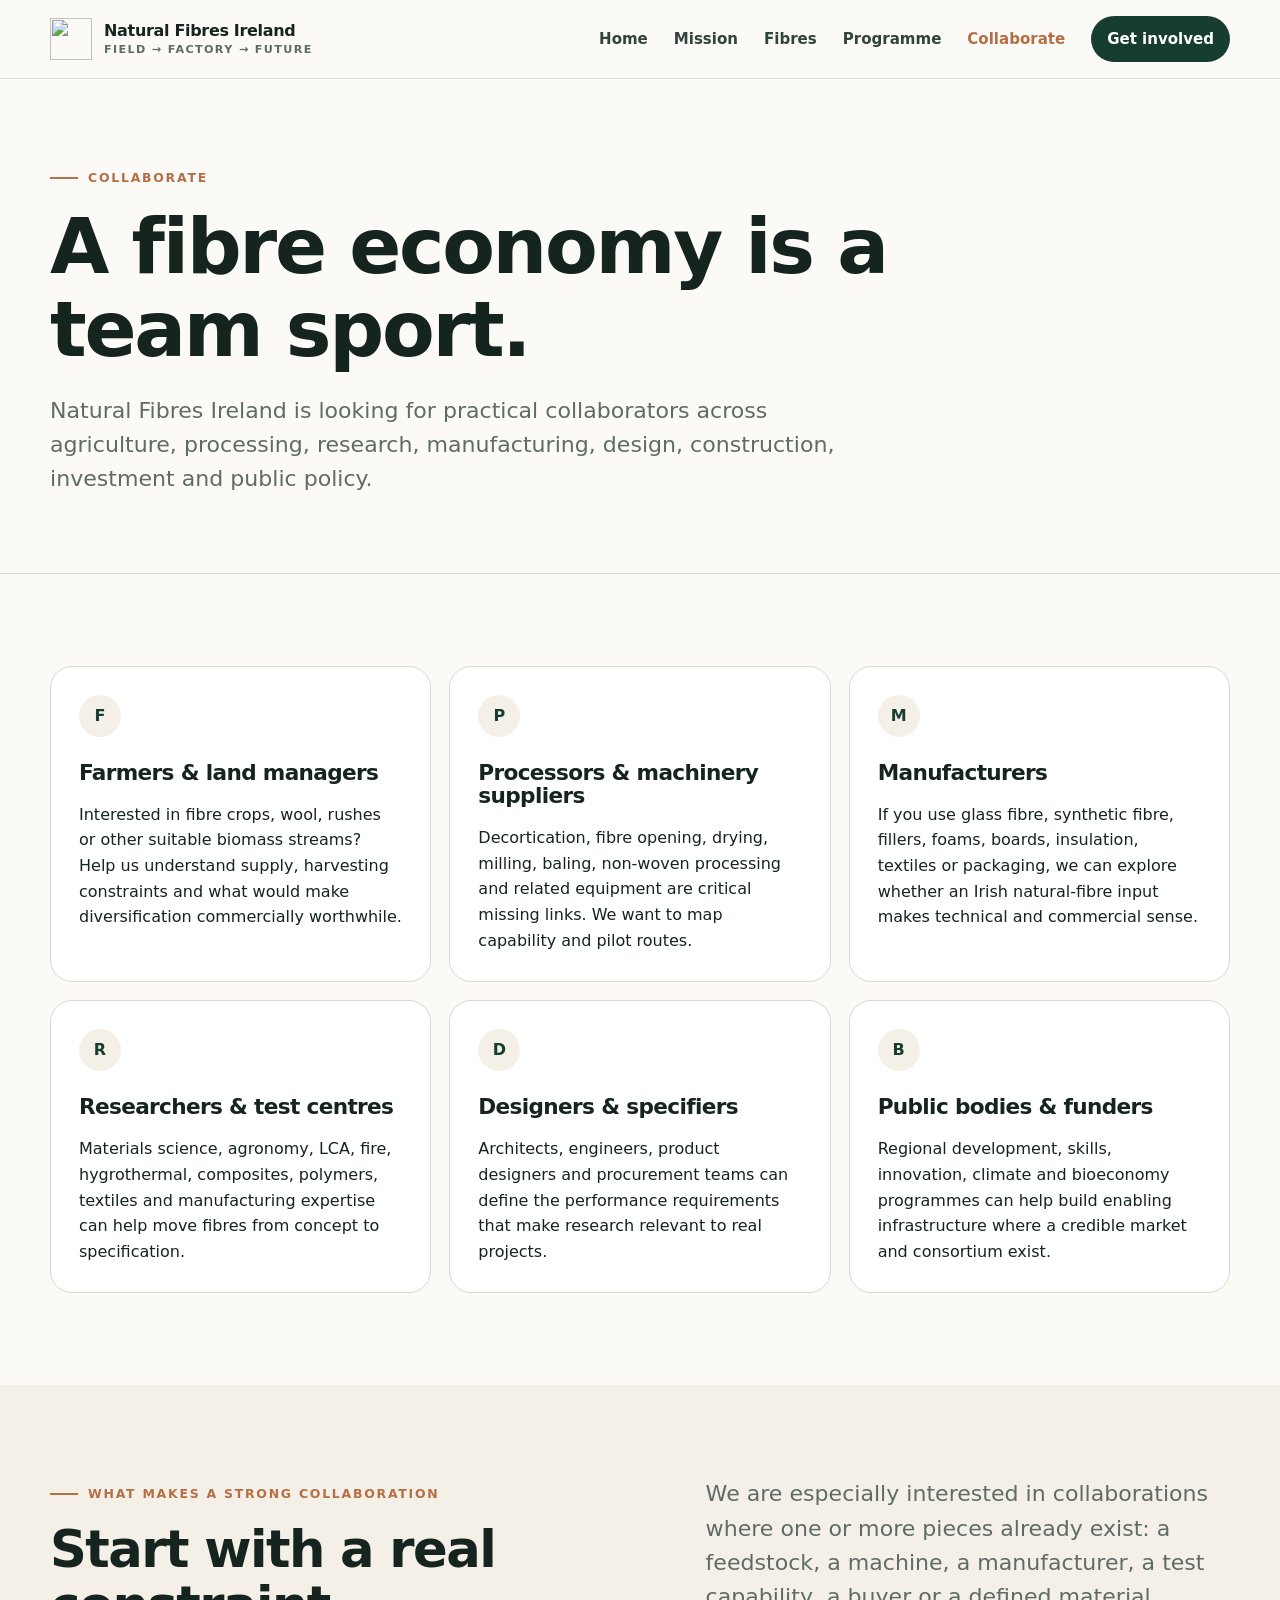
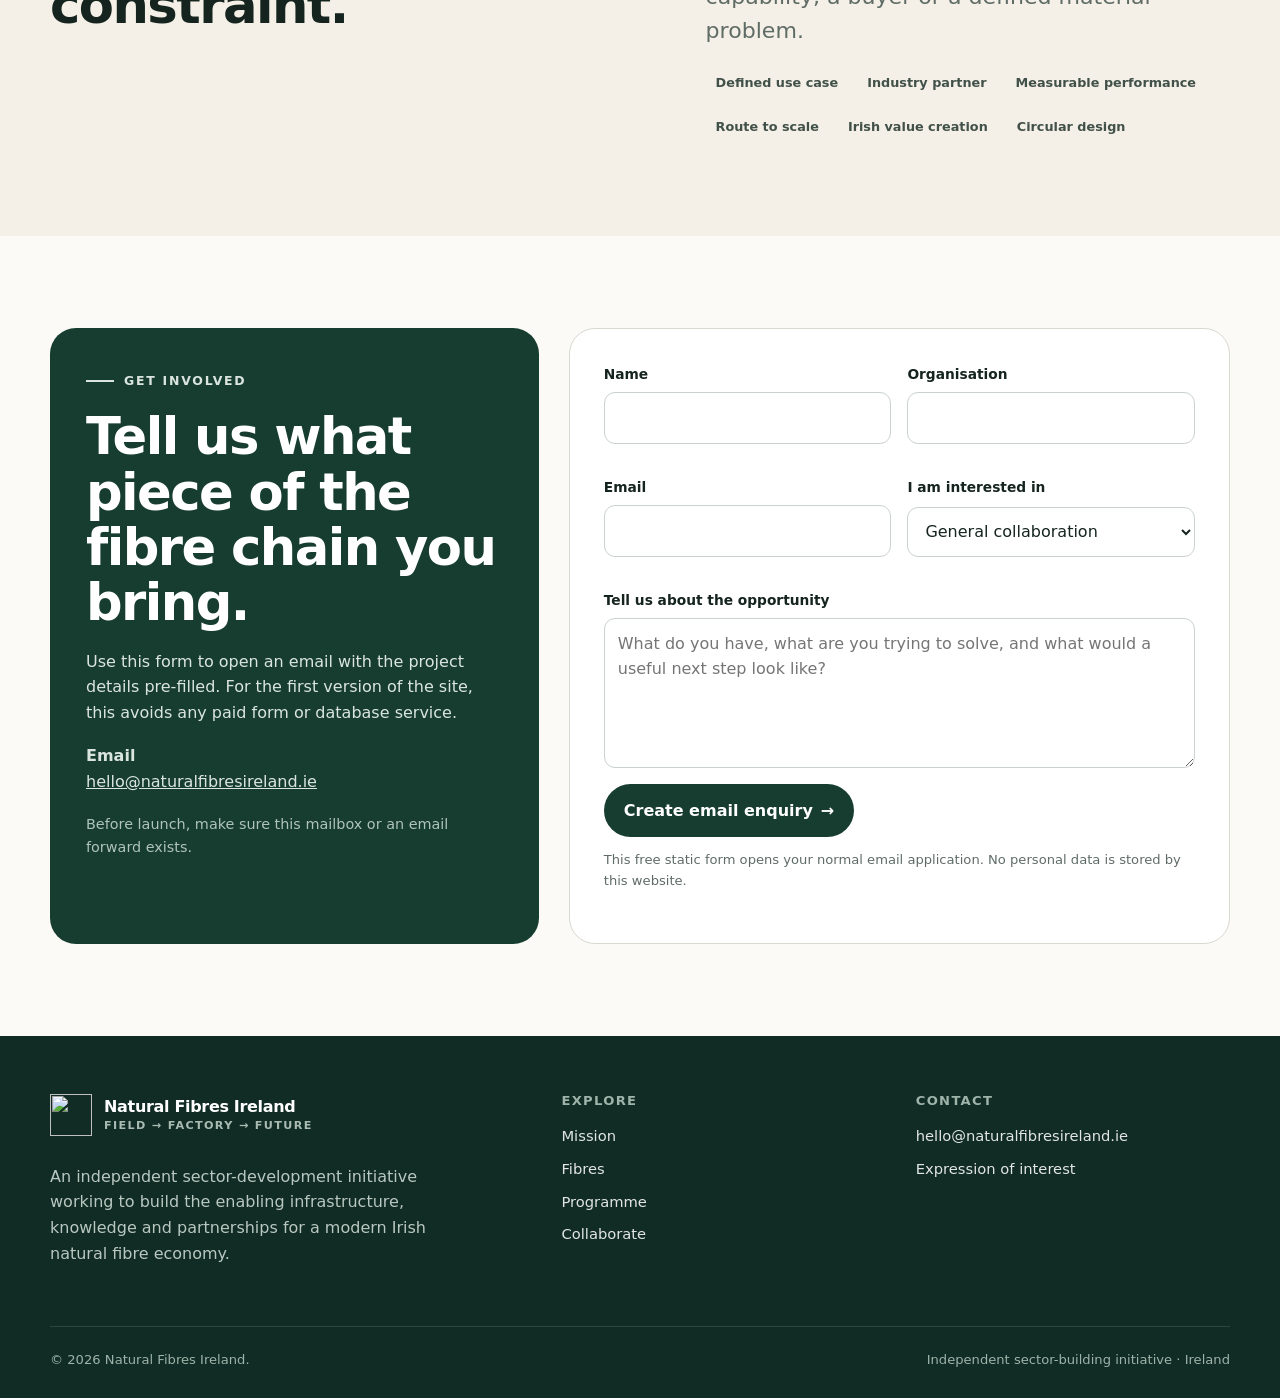
==== collaborate.html @ 5701a9cb "Add files via upload" ====
<!doctype html>
<html lang="en-IE">
<head><meta charset="utf-8"><meta name="viewport" content="width=device-width, initial-scale=1"><title>Collaborate | Natural Fibres Ireland</title><meta name="description" content="Collaborate with Natural Fibres Ireland as a farmer, processor, manufacturer, researcher, public body or buyer."><meta name="theme-color" content="#173d31"><link rel="icon" href="assets/favicon.svg" type="image/svg+xml"><link rel="stylesheet" href="styles.css"></head>
<body><a class="skip-link" href="#main">Skip to content</a>
<header class="site-header"><div class="container nav-wrap"><a class="brand" href="index.html"><img src="assets/logo-mark.svg" alt=""><span class="brand-text">Natural Fibres Ireland<span>Field → Factory → Future</span></span></a><button class="nav-toggle" aria-expanded="false" aria-label="Open navigation"><span></span><span></span><span></span></button><nav class="nav-links"><a href="index.html">Home</a><a href="mission.html">Mission</a><a href="fibres.html">Fibres</a><a href="programme.html">Programme</a><a href="collaborate.html" aria-current="page">Collaborate</a><a class="nav-cta" href="#contact">Get involved</a></nav></div></header>
<main id="main">
<section class="page-hero"><div class="container"><p class="eyebrow">Collaborate</p><h1>A fibre economy is a team sport.</h1><p class="lead">Natural Fibres Ireland is looking for practical collaborators across agriculture, processing, research, manufacturing, design, construction, investment and public policy.</p></div></section>
<section class="section"><div class="container"><div class="grid-3">
  <article class="card"><span class="card-number">F</span><h3>Farmers & land managers</h3><p>Interested in fibre crops, wool, rushes or other suitable biomass streams? Help us understand supply, harvesting constraints and what would make diversification commercially worthwhile.</p></article>
  <article class="card"><span class="card-number">P</span><h3>Processors & machinery suppliers</h3><p>Decortication, fibre opening, drying, milling, baling, non-woven processing and related equipment are critical missing links. We want to map capability and pilot routes.</p></article>
  <article class="card"><span class="card-number">M</span><h3>Manufacturers</h3><p>If you use glass fibre, synthetic fibre, fillers, foams, boards, insulation, textiles or packaging, we can explore whether an Irish natural-fibre input makes technical and commercial sense.</p></article>
  <article class="card"><span class="card-number">R</span><h3>Researchers & test centres</h3><p>Materials science, agronomy, LCA, fire, hygrothermal, composites, polymers, textiles and manufacturing expertise can help move fibres from concept to specification.</p></article>
  <article class="card"><span class="card-number">D</span><h3>Designers & specifiers</h3><p>Architects, engineers, product designers and procurement teams can define the performance requirements that make research relevant to real projects.</p></article>
  <article class="card"><span class="card-number">B</span><h3>Public bodies & funders</h3><p>Regional development, skills, innovation, climate and bioeconomy programmes can help build enabling infrastructure where a credible market and consortium exist.</p></article>
</div></div></section>
<section class="section section-oat"><div class="container split"><div><p class="eyebrow">What makes a strong collaboration</p><h2>Start with a real constraint.</h2></div><div><p class="lead">We are especially interested in collaborations where one or more pieces already exist: a feedstock, a machine, a manufacturer, a test capability, a buyer or a defined material problem.</p><div class="tag-row"><span class="tag">Defined use case</span><span class="tag">Industry partner</span><span class="tag">Measurable performance</span><span class="tag">Route to scale</span><span class="tag">Irish value creation</span><span class="tag">Circular design</span></div></div></div></section>
<section id="contact" class="section"><div class="container contact-panel">
  <aside class="contact-card"><p class="eyebrow">Get involved</p><h2>Tell us what piece of the fibre chain you bring.</h2><p>Use this form to open an email with the project details pre-filled. For the first version of the site, this avoids any paid form or database service.</p><p><strong>Email</strong><br><a href="mailto:hello@naturalfibresireland.ie">hello@naturalfibresireland.ie</a></p><p class="small" style="color:#afc3ba">Before launch, make sure this mailbox or an email forward exists.</p></aside>
  <form class="contact-form" id="contact-form">
    <div class="form-grid"><div class="field"><label for="name">Name</label><input id="name" name="name" autocomplete="name" required></div><div class="field"><label for="organisation">Organisation</label><input id="organisation" name="organisation" autocomplete="organization"></div><div class="field"><label for="email">Email</label><input id="email" name="email" type="email" autocomplete="email" required></div><div class="field"><label for="interest">I am interested in</label><select id="interest" name="interest"><option>General collaboration</option><option>Growing / feedstock</option><option>Processing / machinery</option><option>Manufacturing / product development</option><option>Research / testing</option><option>Funding / public-sector collaboration</option><option>Buying / specifying natural fibres</option></select></div><div class="field full"><label for="message">Tell us about the opportunity</label><textarea id="message" name="message" placeholder="What do you have, what are you trying to solve, and what would a useful next step look like?" required></textarea></div></div>
    <button class="btn btn-primary" type="submit">Create email enquiry <span aria-hidden="true">→</span></button><p class="form-note">This free static form opens your normal email application. No personal data is stored by this website.</p>
  </form>
</div></section>
</main>
<footer class="site-footer"><div class="container"><div class="footer-grid"><div class="footer-brand"><a class="brand" href="index.html"><img src="assets/logo-mark.svg" alt=""><span class="brand-text">Natural Fibres Ireland<span>Field → Factory → Future</span></span></a><p>An independent sector-development initiative working to build the enabling infrastructure, knowledge and partnerships for a modern Irish natural fibre economy.</p></div><div class="footer-links"><h3>Explore</h3><a href="mission.html">Mission</a><a href="fibres.html">Fibres</a><a href="programme.html">Programme</a><a href="collaborate.html">Collaborate</a></div><div class="footer-links"><h3>Contact</h3><a href="mailto:hello@naturalfibresireland.ie">hello@naturalfibresireland.ie</a><a href="#contact">Expression of interest</a></div></div><div class="footer-bottom"><span>© <span data-year></span> Natural Fibres Ireland.</span><span>Independent sector-building initiative · Ireland</span></div></div></footer>
<script src="script.js"></script></body></html>
---- styles.css ----
:root {
  --ink: #15241f;
  --forest: #173d31;
  --forest-2: #214d3e;
  --moss: #75916b;
  --clay: #b56f45;
  --oat: #f4f0e7;
  --paper: #fbfaf6;
  --line: #d8d9cf;
  --muted: #5f6c66;
  --white: #ffffff;
  --shadow: 0 18px 50px rgba(21, 36, 31, .10);
  --radius: 22px;
  --max: 1180px;
}

* { box-sizing: border-box; }
html { scroll-behavior: smooth; }
body {
  margin: 0;
  color: var(--ink);
  background: var(--paper);
  font-family: Inter, ui-sans-serif, system-ui, -apple-system, BlinkMacSystemFont, "Segoe UI", sans-serif;
  line-height: 1.6;
  -webkit-font-smoothing: antialiased;
}
img, svg { max-width: 100%; }
a { color: inherit; }
button, input, textarea, select { font: inherit; }

.skip-link {
  position: absolute;
  left: 12px;
  top: -100px;
  z-index: 999;
  padding: 10px 14px;
  background: var(--forest);
  color: white;
  border-radius: 8px;
}
.skip-link:focus { top: 12px; }

.container { width: min(calc(100% - 40px), var(--max)); margin-inline: auto; }
.narrow { width: min(calc(100% - 40px), 820px); margin-inline: auto; }
.section { padding: 92px 0; }
.section-tight { padding: 62px 0; }
.section-dark { background: var(--forest); color: white; }
.section-oat { background: var(--oat); }
.section-white { background: var(--white); }

.eyebrow {
  display: inline-flex;
  align-items: center;
  gap: 10px;
  margin: 0 0 18px;
  color: var(--clay);
  font-size: .78rem;
  font-weight: 800;
  letter-spacing: .14em;
  text-transform: uppercase;
}
.eyebrow::before { content: ""; width: 28px; height: 2px; background: currentColor; }
.section-dark .eyebrow { color: #d4ae91; }

h1, h2, h3 { margin: 0 0 18px; line-height: 1.08; letter-spacing: -.03em; }
h1 { font-size: clamp(3.2rem, 7vw, 6.8rem); font-weight: 760; max-width: 1000px; }
h2 { font-size: clamp(2.1rem, 4vw, 3.7rem); font-weight: 740; }
h3 { font-size: 1.35rem; font-weight: 720; }
p { margin: 0 0 18px; }
.lead { font-size: clamp(1.12rem, 2vw, 1.38rem); line-height: 1.55; color: var(--muted); max-width: 790px; }
.section-dark .lead { color: #dce6e1; }
.kicker { font-size: 1.02rem; color: var(--muted); }
.small { font-size: .9rem; color: var(--muted); }

.site-header {
  position: sticky;
  top: 0;
  z-index: 50;
  background: rgba(251, 250, 246, .92);
  backdrop-filter: blur(18px);
  border-bottom: 1px solid rgba(216, 217, 207, .8);
}
.nav-wrap { min-height: 78px; display: flex; align-items: center; justify-content: space-between; gap: 24px; }
.brand { display: inline-flex; align-items: center; gap: 12px; text-decoration: none; font-weight: 800; letter-spacing: -.02em; }
.brand img { width: 42px; height: 42px; }
.brand-text { line-height: 1.05; }
.brand-text span { display: block; font-size: .7rem; color: var(--muted); letter-spacing: .12em; text-transform: uppercase; margin-top: 4px; font-weight: 700; }
.nav-links { display: flex; align-items: center; gap: 26px; }
.nav-links a { text-decoration: none; font-size: .94rem; font-weight: 650; color: #31443c; }
.nav-links a:hover, .nav-links a[aria-current="page"] { color: var(--clay); }
.nav-cta { padding: 11px 16px; background: var(--forest); color: white !important; border-radius: 999px; }
.nav-toggle { display: none; border: 0; background: transparent; padding: 8px; cursor: pointer; color: var(--forest); }
.nav-toggle span { display: block; width: 25px; height: 2px; background: currentColor; margin: 5px 0; }

.hero { position: relative; overflow: hidden; padding: 92px 0 62px; }
.hero::after {
  content: "";
  position: absolute;
  width: 620px;
  height: 620px;
  right: -260px;
  top: 20px;
  border: 1px solid #d8dfd6;
  border-radius: 50%;
  box-shadow: 0 0 0 70px rgba(117,145,107,.06), 0 0 0 140px rgba(181,111,69,.035);
  pointer-events: none;
}
.hero .lead { margin-top: 24px; }
.hero-actions { display: flex; flex-wrap: wrap; gap: 12px; margin-top: 32px; }
.btn { display: inline-flex; align-items: center; justify-content: center; gap: 8px; padding: 13px 19px; border-radius: 999px; text-decoration: none; font-weight: 760; border: 1px solid transparent; transition: transform .2s ease, background .2s ease; }
.btn:hover { transform: translateY(-2px); }
.btn-primary { background: var(--forest); color: white; }
.btn-primary:hover { background: var(--forest-2); }
.btn-secondary { border-color: #bfc7bf; background: rgba(255,255,255,.6); }
.btn-light { background: white; color: var(--forest); }
.btn-ghost-light { color: white; border-color: rgba(255,255,255,.35); }

.hero-strip { margin-top: 72px; padding-top: 28px; border-top: 1px solid var(--line); display: grid; grid-template-columns: repeat(4, 1fr); gap: 18px; }
.hero-strip div { min-height: 100px; }
.hero-strip strong { display: block; color: var(--forest); font-size: 1.1rem; margin-bottom: 4px; }
.hero-strip span { color: var(--muted); font-size: .92rem; }

.split { display: grid; grid-template-columns: 1.05fr .95fr; gap: 76px; align-items: start; }
.split-center { align-items: center; }

.statement-box { border-left: 4px solid var(--clay); padding: 10px 0 10px 26px; font-size: clamp(1.45rem, 2.4vw, 2.2rem); line-height: 1.3; font-weight: 680; letter-spacing: -.025em; }

.grid-3 { display: grid; grid-template-columns: repeat(3, 1fr); gap: 18px; }
.grid-2 { display: grid; grid-template-columns: repeat(2, 1fr); gap: 20px; }
.card { background: white; border: 1px solid var(--line); border-radius: var(--radius); padding: 28px; }
.card.soft { background: rgba(255,255,255,.66); }
.card.dark { background: #21483b; border-color: rgba(255,255,255,.12); color: white; }
.card p:last-child { margin-bottom: 0; }
.card-number { display: inline-grid; place-items: center; width: 42px; height: 42px; margin-bottom: 24px; border-radius: 50%; background: var(--oat); color: var(--forest); font-weight: 800; }
.section-dark .card-number { background: rgba(255,255,255,.12); color: white; }

.value-chain { display: grid; grid-template-columns: repeat(6, 1fr); gap: 10px; margin-top: 42px; }
.value-step { position: relative; min-height: 190px; padding: 22px 18px; border: 1px solid var(--line); border-radius: 18px; background: white; }
.value-step:not(:last-child)::after { content: "→"; position: absolute; right: -17px; top: 50%; transform: translateY(-50%); z-index: 2; width: 24px; height: 24px; border-radius: 50%; display: grid; place-items: center; background: var(--paper); color: var(--moss); font-weight: 900; }
.value-step span { display: block; margin-bottom: 14px; color: var(--clay); font-weight: 850; font-size: .76rem; letter-spacing: .1em; text-transform: uppercase; }
.value-step p { font-size: .9rem; color: var(--muted); margin: 0; }

.material-grid { display: grid; grid-template-columns: repeat(5, 1fr); gap: 14px; margin-top: 36px; }
.material { min-height: 210px; padding: 24px; border-radius: 18px; display: flex; flex-direction: column; justify-content: flex-end; background: var(--forest); color: white; position: relative; overflow: hidden; }
.material:nth-child(2), .material:nth-child(5) { background: #536e57; }
.material:nth-child(3) { background: #946443; }
.material:nth-child(4) { background: #41584f; }
.material::before { content: ""; position: absolute; width: 130px; height: 130px; border: 1px solid rgba(255,255,255,.18); border-radius: 50%; top: -35px; right: -35px; }
.material h3 { margin: 0 0 6px; }
.material p { margin: 0; font-size: .9rem; color: #eef3ef; }

.tag-row { display: flex; flex-wrap: wrap; gap: 9px; margin-top: 18px; }
.tag { padding: 7px 10px; border-radius: 999px; background: var(--oat); color: #415149; font-size: .8rem; font-weight: 700; }
.section-dark .tag { background: rgba(255,255,255,.1); color: #f1f5f2; }

.callout { padding: 56px; border-radius: 30px; background: var(--forest); color: white; box-shadow: var(--shadow); }
.callout-grid { display: grid; grid-template-columns: 1.2fr .8fr; gap: 30px; align-items: end; }
.callout h2 { max-width: 760px; }
.callout p { color: #d8e4de; max-width: 720px; }
.callout-actions { display: flex; justify-content: flex-end; flex-wrap: wrap; gap: 10px; }

.page-hero { padding: 82px 0 58px; border-bottom: 1px solid var(--line); }
.page-hero h1 { font-size: clamp(3rem, 6vw, 5.7rem); }
.page-hero .lead { margin-top: 22px; }

.pillar { padding: 28px 0; border-top: 1px solid var(--line); display: grid; grid-template-columns: 180px 1fr; gap: 34px; }
.pillar:first-of-type { margin-top: 32px; }
.pillar-index { color: var(--clay); font-size: .76rem; font-weight: 850; letter-spacing: .1em; text-transform: uppercase; }
.pillar ul { margin: 14px 0 0; padding-left: 20px; color: var(--muted); }

.fibre-profile { padding: 36px 0; border-top: 1px solid var(--line); display: grid; grid-template-columns: .7fr 1.3fr; gap: 48px; }
.fibre-profile h2 { font-size: clamp(2rem, 3vw, 3rem); }
.use-list { display: flex; flex-wrap: wrap; gap: 8px; margin-top: 18px; }
.use-list span { padding: 7px 10px; border: 1px solid #cfd4cd; border-radius: 999px; font-size: .82rem; font-weight: 700; color: #495a52; }

.timeline { margin-top: 34px; border-left: 2px solid #cbd4ca; padding-left: 30px; }
.timeline-item { position: relative; padding: 0 0 34px 12px; }
.timeline-item::before { content: ""; position: absolute; width: 12px; height: 12px; background: var(--clay); border-radius: 50%; left: -37px; top: 6px; box-shadow: 0 0 0 6px var(--paper); }
.timeline-item h3 { margin-bottom: 8px; }

.evidence-list { display: grid; gap: 12px; margin-top: 30px; }
.evidence-link { display: flex; justify-content: space-between; gap: 20px; align-items: center; padding: 20px 22px; border: 1px solid var(--line); border-radius: 15px; background: white; text-decoration: none; }
.evidence-link:hover { border-color: var(--moss); }
.evidence-link span { color: var(--muted); font-size: .9rem; }
.evidence-link strong { display: block; }

.contact-panel { display: grid; grid-template-columns: .85fr 1.15fr; gap: 30px; }
.contact-card { background: var(--forest); color: white; border-radius: 26px; padding: 36px; }
.contact-card p { color: #dbe5e0; }
.contact-form { background: white; border: 1px solid var(--line); border-radius: 26px; padding: 34px; }
.form-grid { display: grid; grid-template-columns: repeat(2, 1fr); gap: 16px; }
.field { display: grid; gap: 7px; margin-bottom: 16px; }
.field.full { grid-column: 1 / -1; }
.field label { font-size: .86rem; font-weight: 760; }
.field input, .field textarea, .field select { width: 100%; border: 1px solid #cbd2cb; border-radius: 11px; background: #fff; color: var(--ink); padding: 12px 13px; outline: none; }
.field input:focus, .field textarea:focus, .field select:focus { border-color: var(--forest); box-shadow: 0 0 0 3px rgba(23,61,49,.08); }
.field textarea { min-height: 150px; resize: vertical; }
.form-note { font-size: .82rem; color: var(--muted); margin-top: 12px; }

.site-footer { padding: 58px 0 28px; background: #102c24; color: white; }
.footer-grid { display: grid; grid-template-columns: 1.2fr .8fr .8fr; gap: 40px; }
.footer-brand { max-width: 430px; }
.footer-brand .brand { color: white; }
.footer-brand .brand-text span { color: #a9bbb3; }
.footer-brand p { color: #b9c7c1; margin-top: 20px; }
.footer-links h3 { font-size: .82rem; text-transform: uppercase; letter-spacing: .1em; color: #9eb3aa; margin-bottom: 16px; }
.footer-links a { display: block; color: white; opacity: .88; text-decoration: none; margin: 9px 0; font-size: .92rem; }
.footer-bottom { margin-top: 42px; padding-top: 22px; border-top: 1px solid rgba(255,255,255,.12); display: flex; justify-content: space-between; gap: 20px; color: #9eb3aa; font-size: .82rem; }

.reveal { opacity: 0; transform: translateY(18px); transition: opacity .55s ease, transform .55s ease; }
.reveal.visible { opacity: 1; transform: none; }

@media (max-width: 980px) {
  .nav-toggle { display: block; }
  .nav-links { display: none; position: absolute; left: 20px; right: 20px; top: 70px; padding: 18px; background: var(--paper); border: 1px solid var(--line); border-radius: 18px; box-shadow: var(--shadow); flex-direction: column; align-items: stretch; gap: 4px; }
  .nav-links.open { display: flex; }
  .nav-links a { padding: 10px 12px; }
  .nav-cta { text-align: center; margin-top: 4px; }
  .split, .contact-panel, .callout-grid { grid-template-columns: 1fr; gap: 36px; }
  .callout-actions { justify-content: flex-start; }
  .grid-3 { grid-template-columns: 1fr 1fr; }
  .value-chain { grid-template-columns: repeat(3, 1fr); }
  .value-step:nth-child(3)::after { display: none; }
  .material-grid { grid-template-columns: repeat(3, 1fr); }
  .footer-grid { grid-template-columns: 1fr 1fr; }
  .footer-brand { grid-column: 1 / -1; }
}

@media (max-width: 680px) {
  .container, .narrow { width: min(calc(100% - 28px), var(--max)); }
  .section { padding: 68px 0; }
  .hero { padding-top: 64px; }
  h1 { font-size: clamp(3rem, 16vw, 4.5rem); }
  .hero-strip, .grid-3, .grid-2, .material-grid, .form-grid, .footer-grid { grid-template-columns: 1fr; }
  .hero-strip { gap: 6px; }
  .hero-strip div { min-height: auto; padding: 10px 0; }
  .value-chain { grid-template-columns: 1fr; }
  .value-step { min-height: 0; }
  .value-step:not(:last-child)::after { content: "↓"; right: 50%; top: auto; bottom: -18px; transform: translateX(50%); }
  .value-step:nth-child(3)::after { display: grid; }
  .callout { padding: 34px 24px; }
  .pillar, .fibre-profile { grid-template-columns: 1fr; gap: 12px; }
  .pillar { padding: 24px 0; }
  .footer-bottom { flex-direction: column; }
  .brand-text { font-size: .92rem; }
}

@media (prefers-reduced-motion: reduce) {
  html { scroll-behavior: auto; }
  *, *::before, *::after { transition: none !important; animation: none !important; }
  .reveal { opacity: 1; transform: none; }
}
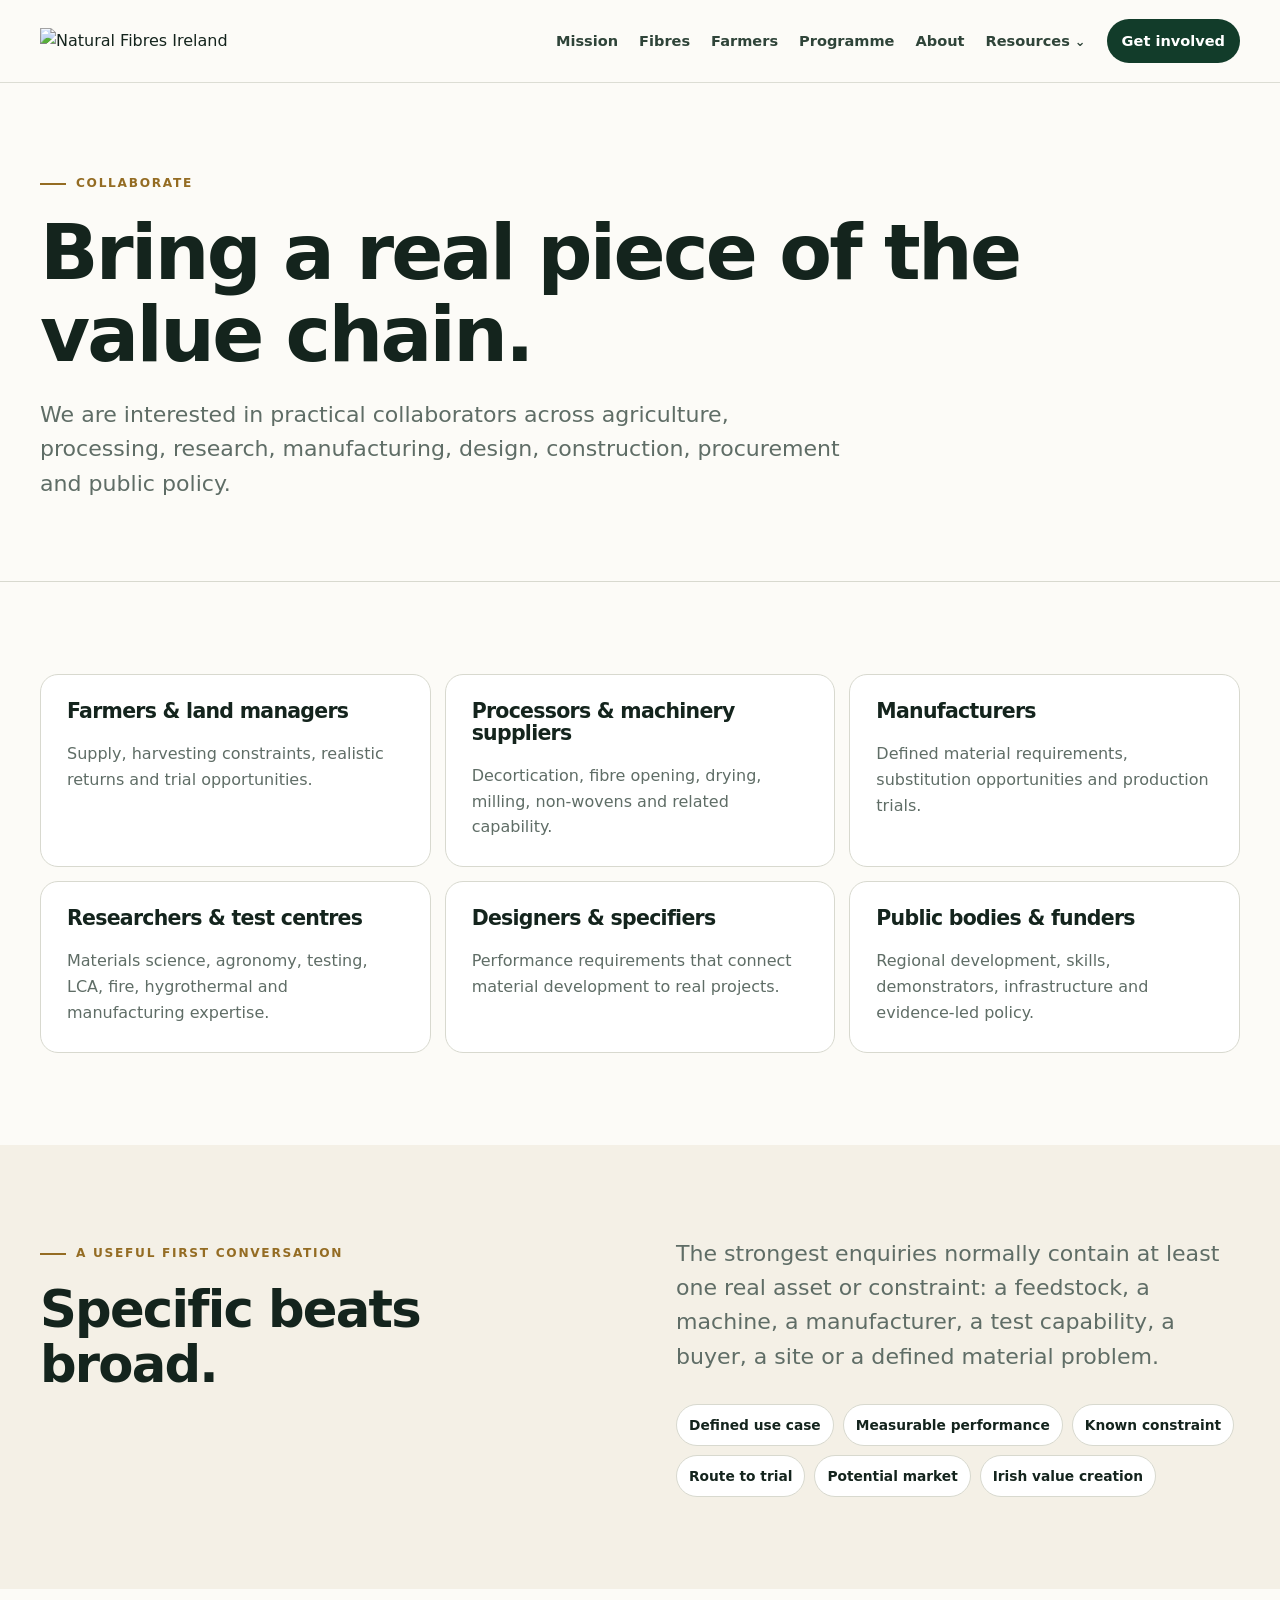
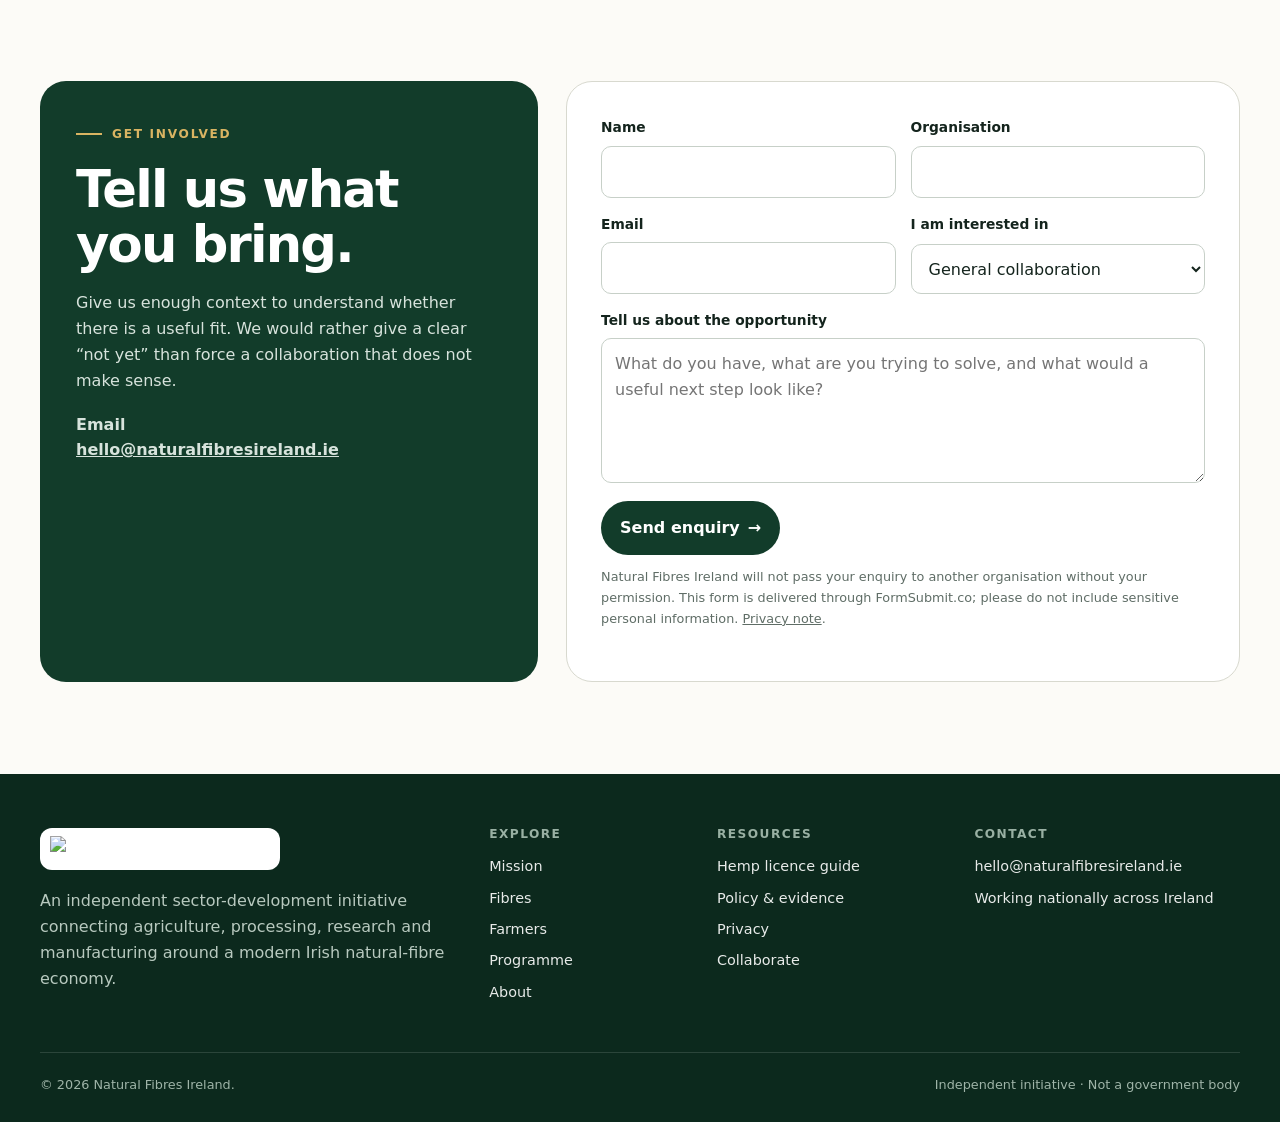
==== commit c968f541: "Website v2: Website v2: new logo, Farmers, hemp licence and About." ====
--- a/collaborate.html
+++ b/collaborate.html
@@ -1,26 +1,70 @@
 <!doctype html>
 <html lang="en-IE">
-<head><meta charset="utf-8"><meta name="viewport" content="width=device-width, initial-scale=1"><title>Collaborate | Natural Fibres Ireland</title><meta name="description" content="Collaborate with Natural Fibres Ireland as a farmer, processor, manufacturer, researcher, public body or buyer."><meta name="theme-color" content="#173d31"><link rel="icon" href="assets/favicon.svg" type="image/svg+xml"><link rel="stylesheet" href="styles.css"></head>
-<body><a class="skip-link" href="#main">Skip to content</a>
-<header class="site-header"><div class="container nav-wrap"><a class="brand" href="index.html"><img src="assets/logo-mark.svg" alt=""><span class="brand-text">Natural Fibres Ireland<span>Field → Factory → Future</span></span></a><button class="nav-toggle" aria-expanded="false" aria-label="Open navigation"><span></span><span></span><span></span></button><nav class="nav-links"><a href="index.html">Home</a><a href="mission.html">Mission</a><a href="fibres.html">Fibres</a><a href="programme.html">Programme</a><a href="collaborate.html" aria-current="page">Collaborate</a><a class="nav-cta" href="#contact">Get involved</a></nav></div></header>
+<head>
+  <meta charset="utf-8">
+  <meta name="viewport" content="width=device-width, initial-scale=1">
+  <title>Collaborate | Natural Fibres Ireland</title>
+  <meta name="description" content="Collaborate with Natural Fibres Ireland as a farmer, processor, manufacturer, researcher, public body, designer or buyer.">
+  <meta name="theme-color" content="#123c2a">
+  <link rel="canonical" href="https://naturalfibresireland.ie/collaborate.html">
+  <link rel="icon" href="/assets/favicon.png" type="image/png">
+  <link rel="stylesheet" href="/styles.css">
+  <meta property="og:title" content="Collaborate | Natural Fibres Ireland">
+  <meta property="og:description" content="Collaborate with Natural Fibres Ireland as a farmer, processor, manufacturer, researcher, public body, designer or buyer.">
+  <meta property="og:type" content="website">
+  <meta property="og:locale" content="en_IE">
+  <meta property="og:url" content="https://naturalfibresireland.ie/collaborate.html">
+  
+</head>
+<body>
+<a class="skip-link" href="#main">Skip to content</a>
+<header class="site-header">
+  <div class="container nav-wrap">
+    <a class="brand" href="/" aria-label="Natural Fibres Ireland home"><img src="/assets/nfi-logo.png" alt="Natural Fibres Ireland"></a>
+    <button class="nav-toggle" aria-expanded="false" aria-controls="primary-nav" aria-label="Open navigation"><span></span><span></span><span></span></button>
+    <nav class="nav-links" id="primary-nav" aria-label="Primary navigation">
+      <a href="/mission.html">Mission</a>
+      <a href="/fibres.html">Fibres</a>
+      <a href="/farmers/">Farmers</a>
+      <a href="/programme.html">Programme</a>
+      <a href="/about.html">About</a>
+      <details class="nav-dropdown">
+        <summary>Resources</summary>
+        <div class="nav-dropdown-menu">
+          <a href="/hemp-licence-ireland/">Hemp licence guide</a>
+          <a href="/mission.html#evidence">Policy & evidence</a>
+        </div>
+      </details>
+      <a class="nav-cta" href="/collaborate.html">Get involved</a>
+    </nav>
+  </div>
+</header>
 <main id="main">
-<section class="page-hero"><div class="container"><p class="eyebrow">Collaborate</p><h1>A fibre economy is a team sport.</h1><p class="lead">Natural Fibres Ireland is looking for practical collaborators across agriculture, processing, research, manufacturing, design, construction, investment and public policy.</p></div></section>
-<section class="section"><div class="container"><div class="grid-3">
-  <article class="card"><span class="card-number">F</span><h3>Farmers & land managers</h3><p>Interested in fibre crops, wool, rushes or other suitable biomass streams? Help us understand supply, harvesting constraints and what would make diversification commercially worthwhile.</p></article>
-  <article class="card"><span class="card-number">P</span><h3>Processors & machinery suppliers</h3><p>Decortication, fibre opening, drying, milling, baling, non-woven processing and related equipment are critical missing links. We want to map capability and pilot routes.</p></article>
-  <article class="card"><span class="card-number">M</span><h3>Manufacturers</h3><p>If you use glass fibre, synthetic fibre, fillers, foams, boards, insulation, textiles or packaging, we can explore whether an Irish natural-fibre input makes technical and commercial sense.</p></article>
-  <article class="card"><span class="card-number">R</span><h3>Researchers & test centres</h3><p>Materials science, agronomy, LCA, fire, hygrothermal, composites, polymers, textiles and manufacturing expertise can help move fibres from concept to specification.</p></article>
-  <article class="card"><span class="card-number">D</span><h3>Designers & specifiers</h3><p>Architects, engineers, product designers and procurement teams can define the performance requirements that make research relevant to real projects.</p></article>
-  <article class="card"><span class="card-number">B</span><h3>Public bodies & funders</h3><p>Regional development, skills, innovation, climate and bioeconomy programmes can help build enabling infrastructure where a credible market and consortium exist.</p></article>
-</div></div></section>
-<section class="section section-oat"><div class="container split"><div><p class="eyebrow">What makes a strong collaboration</p><h2>Start with a real constraint.</h2></div><div><p class="lead">We are especially interested in collaborations where one or more pieces already exist: a feedstock, a machine, a manufacturer, a test capability, a buyer or a defined material problem.</p><div class="tag-row"><span class="tag">Defined use case</span><span class="tag">Industry partner</span><span class="tag">Measurable performance</span><span class="tag">Route to scale</span><span class="tag">Irish value creation</span><span class="tag">Circular design</span></div></div></div></section>
+<section class="page-hero"><div class="container"><p class="eyebrow">Collaborate</p><h1>Bring a real piece of the value chain.</h1><p class="lead">We are interested in practical collaborators across agriculture, processing, research, manufacturing, design, construction, procurement and public policy.</p></div></section>
+<section class="section"><div class="container"><div class="audience-cards"><article><h3>Farmers & land managers</h3><p>Supply, harvesting constraints, realistic returns and trial opportunities.</p></article><article><h3>Processors & machinery suppliers</h3><p>Decortication, fibre opening, drying, milling, non-wovens and related capability.</p></article><article><h3>Manufacturers</h3><p>Defined material requirements, substitution opportunities and production trials.</p></article><article><h3>Researchers & test centres</h3><p>Materials science, agronomy, testing, LCA, fire, hygrothermal and manufacturing expertise.</p></article><article><h3>Designers & specifiers</h3><p>Performance requirements that connect material development to real projects.</p></article><article><h3>Public bodies & funders</h3><p>Regional development, skills, demonstrators, infrastructure and evidence-led policy.</p></article></div></div></section>
+<section class="section section-oat"><div class="container split"><div><p class="eyebrow">A useful first conversation</p><h2>Specific beats broad.</h2></div><div><p class="lead">The strongest enquiries normally contain at least one real asset or constraint: a feedstock, a machine, a manufacturer, a test capability, a buyer, a site or a defined material problem.</p><div class="audience-list"><span>Defined use case</span><span>Measurable performance</span><span>Known constraint</span><span>Route to trial</span><span>Potential market</span><span>Irish value creation</span></div></div></div></section>
 <section id="contact" class="section"><div class="container contact-panel">
-  <aside class="contact-card"><p class="eyebrow">Get involved</p><h2>Tell us what piece of the fibre chain you bring.</h2><p>Use this form to open an email with the project details pre-filled. For the first version of the site, this avoids any paid form or database service.</p><p><strong>Email</strong><br><a href="mailto:hello@naturalfibresireland.ie">hello@naturalfibresireland.ie</a></p><p class="small" style="color:#afc3ba">Before launch, make sure this mailbox or an email forward exists.</p></aside>
-  <form class="contact-form" id="contact-form">
-    <div class="form-grid"><div class="field"><label for="name">Name</label><input id="name" name="name" autocomplete="name" required></div><div class="field"><label for="organisation">Organisation</label><input id="organisation" name="organisation" autocomplete="organization"></div><div class="field"><label for="email">Email</label><input id="email" name="email" type="email" autocomplete="email" required></div><div class="field"><label for="interest">I am interested in</label><select id="interest" name="interest"><option>General collaboration</option><option>Growing / feedstock</option><option>Processing / machinery</option><option>Manufacturing / product development</option><option>Research / testing</option><option>Funding / public-sector collaboration</option><option>Buying / specifying natural fibres</option></select></div><div class="field full"><label for="message">Tell us about the opportunity</label><textarea id="message" name="message" placeholder="What do you have, what are you trying to solve, and what would a useful next step look like?" required></textarea></div></div>
-    <button class="btn btn-primary" type="submit">Create email enquiry <span aria-hidden="true">→</span></button><p class="form-note">This free static form opens your normal email application. No personal data is stored by this website.</p>
-  </form>
+<aside class="contact-card"><p class="eyebrow">Get involved</p><h2>Tell us what you bring.</h2><p>Give us enough context to understand whether there is a useful fit. We would rather give a clear “not yet” than force a collaboration that does not make sense.</p><p><strong>Email</strong><br><a href="mailto:hello@naturalfibresireland.ie">hello@naturalfibresireland.ie</a></p></aside>
+<form class="contact-form" action="https://formsubmit.co/hello@naturalfibresireland.ie" method="POST">
+<input type="hidden" name="_subject" value="Natural Fibres Ireland — new collaboration enquiry"><input type="hidden" name="_next" value="https://naturalfibresireland.ie/thanks.html"><input type="hidden" name="_template" value="table"><input type="hidden" name="_url" value="https://naturalfibresireland.ie/collaborate.html"><input type="text" name="_honey" class="honeypot" tabindex="-1" autocomplete="off">
+<div class="form-grid"><div class="field"><label for="name">Name</label><input id="name" name="Name" autocomplete="name" required></div><div class="field"><label for="organisation">Organisation</label><input id="organisation" name="Organisation" autocomplete="organization"></div><div class="field"><label for="email">Email</label><input id="email" name="email" type="email" autocomplete="email" required></div><div class="field"><label for="interest">I am interested in</label><select id="interest" name="Interest"><option>General collaboration</option><option>Growing / feedstock</option><option>Processing / machinery</option><option>Manufacturing / product development</option><option>Research / testing</option><option>Funding / public-sector collaboration</option><option>Buying / specifying natural fibres</option></select></div><div class="field full"><label for="message">Tell us about the opportunity</label><textarea id="message" name="Message" placeholder="What do you have, what are you trying to solve, and what would a useful next step look like?" required></textarea></div></div>
+<button class="btn btn-primary" type="submit">Send enquiry <span aria-hidden="true">→</span></button><p class="form-note">Natural Fibres Ireland will not pass your enquiry to another organisation without your permission. This form is delivered through FormSubmit.co; please do not include sensitive personal information. <a href="/privacy.html">Privacy note</a>.</p></form>
 </div></section>
 </main>
-<footer class="site-footer"><div class="container"><div class="footer-grid"><div class="footer-brand"><a class="brand" href="index.html"><img src="assets/logo-mark.svg" alt=""><span class="brand-text">Natural Fibres Ireland<span>Field → Factory → Future</span></span></a><p>An independent sector-development initiative working to build the enabling infrastructure, knowledge and partnerships for a modern Irish natural fibre economy.</p></div><div class="footer-links"><h3>Explore</h3><a href="mission.html">Mission</a><a href="fibres.html">Fibres</a><a href="programme.html">Programme</a><a href="collaborate.html">Collaborate</a></div><div class="footer-links"><h3>Contact</h3><a href="mailto:hello@naturalfibresireland.ie">hello@naturalfibresireland.ie</a><a href="#contact">Expression of interest</a></div></div><div class="footer-bottom"><span>© <span data-year></span> Natural Fibres Ireland.</span><span>Independent sector-building initiative · Ireland</span></div></div></footer>
-<script src="script.js"></script></body></html>
+<footer class="site-footer">
+  <div class="container">
+    <div class="footer-grid">
+      <div class="footer-brand">
+        <a class="footer-logo" href="/"><img src="/assets/nfi-logo.png" alt="Natural Fibres Ireland"></a>
+        <p>An independent sector-development initiative connecting agriculture, processing, research and manufacturing around a modern Irish natural-fibre economy.</p>
+      </div>
+      <div class="footer-links"><h3>Explore</h3><a href="/mission.html">Mission</a><a href="/fibres.html">Fibres</a><a href="/farmers/">Farmers</a><a href="/programme.html">Programme</a><a href="/about.html">About</a></div>
+      <div class="footer-links"><h3>Resources</h3><a href="/hemp-licence-ireland/">Hemp licence guide</a><a href="/mission.html#evidence">Policy & evidence</a><a href="/privacy.html">Privacy</a><a href="/collaborate.html">Collaborate</a></div>
+      <div class="footer-links"><h3>Contact</h3><a href="mailto:hello@naturalfibresireland.ie">hello@naturalfibresireland.ie</a><span>Working nationally across Ireland</span></div>
+    </div>
+    <div class="footer-bottom"><span>© 2026 Natural Fibres Ireland.</span><span>Independent initiative · Not a government body</span></div>
+  </div>
+</footer>
+<script src="/script.js"></script>
+</body>
+</html>
--- a/styles.css
+++ b/styles.css
@@ -1,252 +1,2 @@
-:root {
-  --ink: #15241f;
-  --forest: #173d31;
-  --forest-2: #214d3e;
-  --moss: #75916b;
-  --clay: #b56f45;
-  --oat: #f4f0e7;
-  --paper: #fbfaf6;
-  --line: #d8d9cf;
-  --muted: #5f6c66;
-  --white: #ffffff;
-  --shadow: 0 18px 50px rgba(21, 36, 31, .10);
-  --radius: 22px;
-  --max: 1180px;
-}
 
-* { box-sizing: border-box; }
-html { scroll-behavior: smooth; }
-body {
-  margin: 0;
-  color: var(--ink);
-  background: var(--paper);
-  font-family: Inter, ui-sans-serif, system-ui, -apple-system, BlinkMacSystemFont, "Segoe UI", sans-serif;
-  line-height: 1.6;
-  -webkit-font-smoothing: antialiased;
-}
-img, svg { max-width: 100%; }
-a { color: inherit; }
-button, input, textarea, select { font: inherit; }
-
-.skip-link {
-  position: absolute;
-  left: 12px;
-  top: -100px;
-  z-index: 999;
-  padding: 10px 14px;
-  background: var(--forest);
-  color: white;
-  border-radius: 8px;
-}
-.skip-link:focus { top: 12px; }
-
-.container { width: min(calc(100% - 40px), var(--max)); margin-inline: auto; }
-.narrow { width: min(calc(100% - 40px), 820px); margin-inline: auto; }
-.section { padding: 92px 0; }
-.section-tight { padding: 62px 0; }
-.section-dark { background: var(--forest); color: white; }
-.section-oat { background: var(--oat); }
-.section-white { background: var(--white); }
-
-.eyebrow {
-  display: inline-flex;
-  align-items: center;
-  gap: 10px;
-  margin: 0 0 18px;
-  color: var(--clay);
-  font-size: .78rem;
-  font-weight: 800;
-  letter-spacing: .14em;
-  text-transform: uppercase;
-}
-.eyebrow::before { content: ""; width: 28px; height: 2px; background: currentColor; }
-.section-dark .eyebrow { color: #d4ae91; }
-
-h1, h2, h3 { margin: 0 0 18px; line-height: 1.08; letter-spacing: -.03em; }
-h1 { font-size: clamp(3.2rem, 7vw, 6.8rem); font-weight: 760; max-width: 1000px; }
-h2 { font-size: clamp(2.1rem, 4vw, 3.7rem); font-weight: 740; }
-h3 { font-size: 1.35rem; font-weight: 720; }
-p { margin: 0 0 18px; }
-.lead { font-size: clamp(1.12rem, 2vw, 1.38rem); line-height: 1.55; color: var(--muted); max-width: 790px; }
-.section-dark .lead { color: #dce6e1; }
-.kicker { font-size: 1.02rem; color: var(--muted); }
-.small { font-size: .9rem; color: var(--muted); }
-
-.site-header {
-  position: sticky;
-  top: 0;
-  z-index: 50;
-  background: rgba(251, 250, 246, .92);
-  backdrop-filter: blur(18px);
-  border-bottom: 1px solid rgba(216, 217, 207, .8);
-}
-.nav-wrap { min-height: 78px; display: flex; align-items: center; justify-content: space-between; gap: 24px; }
-.brand { display: inline-flex; align-items: center; gap: 12px; text-decoration: none; font-weight: 800; letter-spacing: -.02em; }
-.brand img { width: 42px; height: 42px; }
-.brand-text { line-height: 1.05; }
-.brand-text span { display: block; font-size: .7rem; color: var(--muted); letter-spacing: .12em; text-transform: uppercase; margin-top: 4px; font-weight: 700; }
-.nav-links { display: flex; align-items: center; gap: 26px; }
-.nav-links a { text-decoration: none; font-size: .94rem; font-weight: 650; color: #31443c; }
-.nav-links a:hover, .nav-links a[aria-current="page"] { color: var(--clay); }
-.nav-cta { padding: 11px 16px; background: var(--forest); color: white !important; border-radius: 999px; }
-.nav-toggle { display: none; border: 0; background: transparent; padding: 8px; cursor: pointer; color: var(--forest); }
-.nav-toggle span { display: block; width: 25px; height: 2px; background: currentColor; margin: 5px 0; }
-
-.hero { position: relative; overflow: hidden; padding: 92px 0 62px; }
-.hero::after {
-  content: "";
-  position: absolute;
-  width: 620px;
-  height: 620px;
-  right: -260px;
-  top: 20px;
-  border: 1px solid #d8dfd6;
-  border-radius: 50%;
-  box-shadow: 0 0 0 70px rgba(117,145,107,.06), 0 0 0 140px rgba(181,111,69,.035);
-  pointer-events: none;
-}
-.hero .lead { margin-top: 24px; }
-.hero-actions { display: flex; flex-wrap: wrap; gap: 12px; margin-top: 32px; }
-.btn { display: inline-flex; align-items: center; justify-content: center; gap: 8px; padding: 13px 19px; border-radius: 999px; text-decoration: none; font-weight: 760; border: 1px solid transparent; transition: transform .2s ease, background .2s ease; }
-.btn:hover { transform: translateY(-2px); }
-.btn-primary { background: var(--forest); color: white; }
-.btn-primary:hover { background: var(--forest-2); }
-.btn-secondary { border-color: #bfc7bf; background: rgba(255,255,255,.6); }
-.btn-light { background: white; color: var(--forest); }
-.btn-ghost-light { color: white; border-color: rgba(255,255,255,.35); }
-
-.hero-strip { margin-top: 72px; padding-top: 28px; border-top: 1px solid var(--line); display: grid; grid-template-columns: repeat(4, 1fr); gap: 18px; }
-.hero-strip div { min-height: 100px; }
-.hero-strip strong { display: block; color: var(--forest); font-size: 1.1rem; margin-bottom: 4px; }
-.hero-strip span { color: var(--muted); font-size: .92rem; }
-
-.split { display: grid; grid-template-columns: 1.05fr .95fr; gap: 76px; align-items: start; }
-.split-center { align-items: center; }
-
-.statement-box { border-left: 4px solid var(--clay); padding: 10px 0 10px 26px; font-size: clamp(1.45rem, 2.4vw, 2.2rem); line-height: 1.3; font-weight: 680; letter-spacing: -.025em; }
-
-.grid-3 { display: grid; grid-template-columns: repeat(3, 1fr); gap: 18px; }
-.grid-2 { display: grid; grid-template-columns: repeat(2, 1fr); gap: 20px; }
-.card { background: white; border: 1px solid var(--line); border-radius: var(--radius); padding: 28px; }
-.card.soft { background: rgba(255,255,255,.66); }
-.card.dark { background: #21483b; border-color: rgba(255,255,255,.12); color: white; }
-.card p:last-child { margin-bottom: 0; }
-.card-number { display: inline-grid; place-items: center; width: 42px; height: 42px; margin-bottom: 24px; border-radius: 50%; background: var(--oat); color: var(--forest); font-weight: 800; }
-.section-dark .card-number { background: rgba(255,255,255,.12); color: white; }
-
-.value-chain { display: grid; grid-template-columns: repeat(6, 1fr); gap: 10px; margin-top: 42px; }
-.value-step { position: relative; min-height: 190px; padding: 22px 18px; border: 1px solid var(--line); border-radius: 18px; background: white; }
-.value-step:not(:last-child)::after { content: "→"; position: absolute; right: -17px; top: 50%; transform: translateY(-50%); z-index: 2; width: 24px; height: 24px; border-radius: 50%; display: grid; place-items: center; background: var(--paper); color: var(--moss); font-weight: 900; }
-.value-step span { display: block; margin-bottom: 14px; color: var(--clay); font-weight: 850; font-size: .76rem; letter-spacing: .1em; text-transform: uppercase; }
-.value-step p { font-size: .9rem; color: var(--muted); margin: 0; }
-
-.material-grid { display: grid; grid-template-columns: repeat(5, 1fr); gap: 14px; margin-top: 36px; }
-.material { min-height: 210px; padding: 24px; border-radius: 18px; display: flex; flex-direction: column; justify-content: flex-end; background: var(--forest); color: white; position: relative; overflow: hidden; }
-.material:nth-child(2), .material:nth-child(5) { background: #536e57; }
-.material:nth-child(3) { background: #946443; }
-.material:nth-child(4) { background: #41584f; }
-.material::before { content: ""; position: absolute; width: 130px; height: 130px; border: 1px solid rgba(255,255,255,.18); border-radius: 50%; top: -35px; right: -35px; }
-.material h3 { margin: 0 0 6px; }
-.material p { margin: 0; font-size: .9rem; color: #eef3ef; }
-
-.tag-row { display: flex; flex-wrap: wrap; gap: 9px; margin-top: 18px; }
-.tag { padding: 7px 10px; border-radius: 999px; background: var(--oat); color: #415149; font-size: .8rem; font-weight: 700; }
-.section-dark .tag { background: rgba(255,255,255,.1); color: #f1f5f2; }
-
-.callout { padding: 56px; border-radius: 30px; background: var(--forest); color: white; box-shadow: var(--shadow); }
-.callout-grid { display: grid; grid-template-columns: 1.2fr .8fr; gap: 30px; align-items: end; }
-.callout h2 { max-width: 760px; }
-.callout p { color: #d8e4de; max-width: 720px; }
-.callout-actions { display: flex; justify-content: flex-end; flex-wrap: wrap; gap: 10px; }
-
-.page-hero { padding: 82px 0 58px; border-bottom: 1px solid var(--line); }
-.page-hero h1 { font-size: clamp(3rem, 6vw, 5.7rem); }
-.page-hero .lead { margin-top: 22px; }
-
-.pillar { padding: 28px 0; border-top: 1px solid var(--line); display: grid; grid-template-columns: 180px 1fr; gap: 34px; }
-.pillar:first-of-type { margin-top: 32px; }
-.pillar-index { color: var(--clay); font-size: .76rem; font-weight: 850; letter-spacing: .1em; text-transform: uppercase; }
-.pillar ul { margin: 14px 0 0; padding-left: 20px; color: var(--muted); }
-
-.fibre-profile { padding: 36px 0; border-top: 1px solid var(--line); display: grid; grid-template-columns: .7fr 1.3fr; gap: 48px; }
-.fibre-profile h2 { font-size: clamp(2rem, 3vw, 3rem); }
-.use-list { display: flex; flex-wrap: wrap; gap: 8px; margin-top: 18px; }
-.use-list span { padding: 7px 10px; border: 1px solid #cfd4cd; border-radius: 999px; font-size: .82rem; font-weight: 700; color: #495a52; }
-
-.timeline { margin-top: 34px; border-left: 2px solid #cbd4ca; padding-left: 30px; }
-.timeline-item { position: relative; padding: 0 0 34px 12px; }
-.timeline-item::before { content: ""; position: absolute; width: 12px; height: 12px; background: var(--clay); border-radius: 50%; left: -37px; top: 6px; box-shadow: 0 0 0 6px var(--paper); }
-.timeline-item h3 { margin-bottom: 8px; }
-
-.evidence-list { display: grid; gap: 12px; margin-top: 30px; }
-.evidence-link { display: flex; justify-content: space-between; gap: 20px; align-items: center; padding: 20px 22px; border: 1px solid var(--line); border-radius: 15px; background: white; text-decoration: none; }
-.evidence-link:hover { border-color: var(--moss); }
-.evidence-link span { color: var(--muted); font-size: .9rem; }
-.evidence-link strong { display: block; }
-
-.contact-panel { display: grid; grid-template-columns: .85fr 1.15fr; gap: 30px; }
-.contact-card { background: var(--forest); color: white; border-radius: 26px; padding: 36px; }
-.contact-card p { color: #dbe5e0; }
-.contact-form { background: white; border: 1px solid var(--line); border-radius: 26px; padding: 34px; }
-.form-grid { display: grid; grid-template-columns: repeat(2, 1fr); gap: 16px; }
-.field { display: grid; gap: 7px; margin-bottom: 16px; }
-.field.full { grid-column: 1 / -1; }
-.field label { font-size: .86rem; font-weight: 760; }
-.field input, .field textarea, .field select { width: 100%; border: 1px solid #cbd2cb; border-radius: 11px; background: #fff; color: var(--ink); padding: 12px 13px; outline: none; }
-.field input:focus, .field textarea:focus, .field select:focus { border-color: var(--forest); box-shadow: 0 0 0 3px rgba(23,61,49,.08); }
-.field textarea { min-height: 150px; resize: vertical; }
-.form-note { font-size: .82rem; color: var(--muted); margin-top: 12px; }
-
-.site-footer { padding: 58px 0 28px; background: #102c24; color: white; }
-.footer-grid { display: grid; grid-template-columns: 1.2fr .8fr .8fr; gap: 40px; }
-.footer-brand { max-width: 430px; }
-.footer-brand .brand { color: white; }
-.footer-brand .brand-text span { color: #a9bbb3; }
-.footer-brand p { color: #b9c7c1; margin-top: 20px; }
-.footer-links h3 { font-size: .82rem; text-transform: uppercase; letter-spacing: .1em; color: #9eb3aa; margin-bottom: 16px; }
-.footer-links a { display: block; color: white; opacity: .88; text-decoration: none; margin: 9px 0; font-size: .92rem; }
-.footer-bottom { margin-top: 42px; padding-top: 22px; border-top: 1px solid rgba(255,255,255,.12); display: flex; justify-content: space-between; gap: 20px; color: #9eb3aa; font-size: .82rem; }
-
-.reveal { opacity: 0; transform: translateY(18px); transition: opacity .55s ease, transform .55s ease; }
-.reveal.visible { opacity: 1; transform: none; }
-
-@media (max-width: 980px) {
-  .nav-toggle { display: block; }
-  .nav-links { display: none; position: absolute; left: 20px; right: 20px; top: 70px; padding: 18px; background: var(--paper); border: 1px solid var(--line); border-radius: 18px; box-shadow: var(--shadow); flex-direction: column; align-items: stretch; gap: 4px; }
-  .nav-links.open { display: flex; }
-  .nav-links a { padding: 10px 12px; }
-  .nav-cta { text-align: center; margin-top: 4px; }
-  .split, .contact-panel, .callout-grid { grid-template-columns: 1fr; gap: 36px; }
-  .callout-actions { justify-content: flex-start; }
-  .grid-3 { grid-template-columns: 1fr 1fr; }
-  .value-chain { grid-template-columns: repeat(3, 1fr); }
-  .value-step:nth-child(3)::after { display: none; }
-  .material-grid { grid-template-columns: repeat(3, 1fr); }
-  .footer-grid { grid-template-columns: 1fr 1fr; }
-  .footer-brand { grid-column: 1 / -1; }
-}
-
-@media (max-width: 680px) {
-  .container, .narrow { width: min(calc(100% - 28px), var(--max)); }
-  .section { padding: 68px 0; }
-  .hero { padding-top: 64px; }
-  h1 { font-size: clamp(3rem, 16vw, 4.5rem); }
-  .hero-strip, .grid-3, .grid-2, .material-grid, .form-grid, .footer-grid { grid-template-columns: 1fr; }
-  .hero-strip { gap: 6px; }
-  .hero-strip div { min-height: auto; padding: 10px 0; }
-  .value-chain { grid-template-columns: 1fr; }
-  .value-step { min-height: 0; }
-  .value-step:not(:last-child)::after { content: "↓"; right: 50%; top: auto; bottom: -18px; transform: translateX(50%); }
-  .value-step:nth-child(3)::after { display: grid; }
-  .callout { padding: 34px 24px; }
-  .pillar, .fibre-profile { grid-template-columns: 1fr; gap: 12px; }
-  .pillar { padding: 24px 0; }
-  .footer-bottom { flex-direction: column; }
-  .brand-text { font-size: .92rem; }
-}
-
-@media (prefers-reduced-motion: reduce) {
-  html { scroll-behavior: auto; }
-  *, *::before, *::after { transition: none !important; animation: none !important; }
-  .reveal { opacity: 1; transform: none; }
-}
+:root{--ink:#14241d;--forest:#123c2a;--forest2:#1d543d;--olive:#768728;--gold:#c99732;--sand:#b3a083;--paper:#fcfbf7;--oat:#f4f0e6;--white:#fff;--muted:#5f6d66;--line:#d8d9cf;--dark:#0e2d20;--radius:22px;--shadow:0 18px 54px rgba(18,60,42,.10);--max:1200px}*{box-sizing:border-box}html{scroll-behavior:smooth}body{margin:0;color:var(--ink);background:var(--paper);font-family:Inter,ui-sans-serif,system-ui,-apple-system,BlinkMacSystemFont,"Segoe UI",sans-serif;line-height:1.62;-webkit-font-smoothing:antialiased}img{max-width:100%;height:auto}a{color:inherit}button,input,textarea,select{font:inherit}.skip-link{position:absolute;left:12px;top:-100px;z-index:999;padding:10px 14px;background:var(--forest);color:#fff;border-radius:8px}.skip-link:focus{top:12px}.container{width:min(calc(100% - 40px),var(--max));margin-inline:auto}.narrow{width:min(calc(100% - 40px),840px);margin-inline:auto}.section{padding:92px 0}.section-tight{padding:58px 0}.section-oat{background:var(--oat)}.section-white{background:#fff}.section-dark{background:var(--dark);color:#fff}.eyebrow{display:inline-flex;align-items:center;gap:10px;margin:0 0 18px;color:#946c23;font-size:.76rem;font-weight:850;letter-spacing:.14em;text-transform:uppercase}.eyebrow:before{content:"";width:26px;height:2px;background:currentColor}.section-dark .eyebrow,.contact-card .eyebrow{color:#d9b462}h1,h2,h3{margin:0 0 18px;line-height:1.07;letter-spacing:-.035em}h1{font-size:clamp(3rem,6.6vw,6.5rem);font-weight:760;max-width:1050px}h2{font-size:clamp(2.05rem,4vw,3.55rem);font-weight:740}h3{font-size:1.28rem;font-weight:730}p{margin:0 0 18px}.lead{font-size:clamp(1.12rem,2vw,1.38rem);line-height:1.55;color:var(--muted);max-width:820px}.section-dark .lead{color:#dbe7df}.small,.kicker{color:var(--muted);font-size:.9rem}.role{font-weight:780;color:var(--gold);margin-top:-8px}.text-link{font-weight:760;text-decoration:none;color:var(--forest)}.text-link:hover{text-decoration:underline}.site-header{position:sticky;top:0;z-index:80;background:rgba(252,251,247,.94);backdrop-filter:blur(16px);border-bottom:1px solid rgba(216,217,207,.85)}.nav-wrap{min-height:82px;display:flex;align-items:center;justify-content:space-between;gap:24px}.brand{display:flex;align-items:center;text-decoration:none;flex:0 0 auto}.brand img{width:245px;max-height:62px;object-fit:contain;object-position:left center}.nav-links{display:flex;align-items:center;gap:21px}.nav-links>a,.nav-dropdown summary{font-size:.91rem;font-weight:680;text-decoration:none;color:#2f4439;cursor:pointer;list-style:none;white-space:nowrap}.nav-links>a:hover,.nav-links>a[aria-current="page"],.nav-dropdown summary:hover{color:#9c7026}.nav-dropdown{position:relative}.nav-dropdown summary::-webkit-details-marker{display:none}.nav-dropdown summary:after{content:"⌄";margin-left:5px;font-size:.8rem}.nav-dropdown-menu{display:none;position:absolute;right:0;top:calc(100% + 14px);min-width:220px;padding:10px;background:#fff;border:1px solid var(--line);border-radius:14px;box-shadow:var(--shadow)}.nav-dropdown[open] .nav-dropdown-menu{display:grid}.nav-dropdown-menu a{padding:9px 10px;border-radius:9px;text-decoration:none;font-size:.9rem;font-weight:650}.nav-dropdown-menu a:hover{background:var(--oat)}.nav-cta{padding:10px 15px!important;background:var(--forest);color:#fff!important;border-radius:999px}.nav-toggle{display:none;border:0;background:transparent;padding:8px;cursor:pointer}.nav-toggle span{display:block;width:25px;height:2px;background:var(--forest);margin:5px}.hero{padding:94px 0 66px;overflow:hidden;position:relative}.hero:after{content:"";position:absolute;right:-260px;top:0;width:600px;height:600px;border-radius:50%;border:1px solid #dfe3d6;box-shadow:0 0 0 70px rgba(118,135,40,.05),0 0 0 140px rgba(201,151,50,.035);pointer-events:none}.hero-grid{display:grid;grid-template-columns:1.25fr .75fr;gap:64px;align-items:end;position:relative;z-index:1}.hero .lead{margin-top:24px}.hero-actions{display:flex;gap:11px;flex-wrap:wrap;margin-top:30px}.btn{display:inline-flex;align-items:center;justify-content:center;gap:8px;padding:13px 18px;border-radius:999px;text-decoration:none;font-weight:780;border:1px solid transparent;transition:transform .18s ease,background .18s ease}.btn:hover{transform:translateY(-1px)}.btn-primary{background:var(--forest);color:#fff}.btn-primary:hover{background:var(--forest2)}.btn-secondary{background:rgba(255,255,255,.7);border-color:#bfc8c0}.btn-light{background:#fff;color:var(--forest)}.hero-proof{background:#fff;border:1px solid var(--line);border-radius:26px;padding:28px;box-shadow:var(--shadow)}.proof-label{margin:0 0 8px;color:#946c23;font-size:.76rem;font-weight:850;letter-spacing:.12em;text-transform:uppercase}.proof-stat{padding:17px 0;border-bottom:1px solid var(--line);display:grid;grid-template-columns:105px 1fr;gap:14px;align-items:start}.proof-stat strong{font-size:1.55rem;color:var(--forest)}.proof-stat span{font-size:.9rem;color:var(--muted)}.hero-proof .text-link{display:inline-block;margin-top:17px}.split{display:grid;grid-template-columns:1fr 1fr;gap:72px;align-items:start}.split-center{align-items:center}.grid-3{display:grid;grid-template-columns:repeat(3,1fr);gap:18px}.feature-grid{margin-top:36px}.feature-card{background:#fff;border:1px solid var(--line);border-radius:var(--radius);padding:30px}.feature-icon{width:48px;height:48px;display:grid;place-items:center;border-radius:14px;background:var(--oat);color:var(--forest);font-weight:850;margin-bottom:24px}.material-row{display:grid;grid-template-columns:repeat(5,1fr);gap:12px;margin-top:38px}.material-row a{min-height:175px;padding:22px;border:1px solid rgba(255,255,255,.14);border-radius:18px;text-decoration:none;display:flex;flex-direction:column;justify-content:flex-end;background:rgba(255,255,255,.04);font-size:1.25rem;font-weight:760}.material-row span{font-size:.82rem;color:#b9cabf;font-weight:550;margin-top:5px}.news-stack{border-top:1px solid var(--line)}.news-item{padding:24px 0;border-bottom:1px solid var(--line)}.news-item time{font-size:.78rem;color:#946c23;font-weight:820;text-transform:uppercase;letter-spacing:.08em}.news-item h3{margin-top:8px;margin-bottom:8px}.news-item p{color:var(--muted)}.news-item a{font-weight:740;color:var(--forest);text-decoration:none}.audience-list{display:flex;flex-wrap:wrap;gap:9px;margin-top:30px}.audience-list span{padding:9px 12px;border:1px solid var(--line);border-radius:999px;background:#fff;font-size:.86rem;font-weight:690}.section-dark .audience-list span{background:rgba(255,255,255,.06);border-color:rgba(255,255,255,.17)}.callout{background:var(--forest);color:#fff;border-radius:30px;padding:50px 54px;display:grid;grid-template-columns:1.2fr .8fr;gap:34px;align-items:end;box-shadow:var(--shadow)}.callout p{color:#dbe7df}.callout-actions{display:flex;justify-content:flex-end;gap:10px;flex-wrap:wrap}.page-hero{padding:84px 0 62px;border-bottom:1px solid var(--line)}.page-hero .lead{margin-top:22px}.page-hero h1{font-size:clamp(3rem,6vw,5.7rem)}.principles{display:grid;grid-template-columns:repeat(5,1fr);gap:12px;margin-top:34px}.principles article{padding:24px;border-top:3px solid var(--gold);background:rgba(255,255,255,.55);border-radius:0 0 16px 16px}.principles p{font-size:.9rem;color:var(--muted)}.outcome-list{display:grid;gap:10px}.outcome-list div{display:grid;grid-template-columns:180px 1fr;gap:18px;padding:16px 0;border-top:1px solid var(--line)}.outcome-list strong{color:var(--forest)}.outcome-list span{color:var(--muted)}.evidence-list{display:grid;gap:10px}.evidence-link{display:flex;align-items:center;justify-content:space-between;gap:18px;padding:18px 20px;background:#fff;border:1px solid var(--line);border-radius:14px;text-decoration:none}.evidence-link:hover{border-color:#9eb09e}.evidence-link strong,.evidence-link span{display:block}.evidence-link span{color:var(--muted);font-size:.88rem}.fibre-list{border-top:1px solid var(--line)}.fibre-profile{display:grid;grid-template-columns:.72fr 1.28fr;gap:52px;padding:42px 0;border-bottom:1px solid var(--line)}.fibre-profile h2{font-size:clamp(2rem,3.2vw,3.1rem)}.use-list{display:flex;flex-wrap:wrap;gap:8px;margin-top:18px}.use-list span{padding:7px 10px;border:1px solid #ccd4cd;border-radius:999px;font-size:.82rem;font-weight:690;color:#46594f}.workstream{display:grid;grid-template-columns:95px .7fr 1.3fr;gap:30px;padding:32px 0;border-top:1px solid var(--line);align-items:baseline}.workstream>span{font-weight:850;color:var(--gold);font-size:.8rem;letter-spacing:.12em}.workstream h2{font-size:2rem;margin:0}.workstream h3{margin:0}.workstream p{color:var(--muted);margin:0}.priority-list{display:grid;gap:12px}.priority-list article{padding:20px 0;border-top:1px solid var(--line)}.status-grid{display:grid;grid-template-columns:repeat(3,1fr);gap:18px}.status-grid article{background:#fff;border:1px solid var(--line);border-radius:18px;padding:28px}.audience-cards{display:grid;grid-template-columns:repeat(3,1fr);gap:14px}.audience-cards article{padding:26px;border:1px solid var(--line);border-radius:18px;background:#fff}.audience-cards p{color:var(--muted);margin:0}.contact-panel{display:grid;grid-template-columns:.85fr 1.15fr;gap:28px}.contact-card{background:var(--forest);color:#fff;border-radius:26px;padding:36px}.contact-card p{color:#d7e3dc}.contact-card a{font-weight:750}.contact-form{background:#fff;border:1px solid var(--line);border-radius:26px;padding:34px}.form-grid{display:grid;grid-template-columns:repeat(2,1fr);gap:15px}.field{display:grid;gap:7px}.field.full{grid-column:1/-1}.field label{font-size:.86rem;font-weight:760}.field input,.field textarea,.field select{width:100%;padding:12px 13px;border:1px solid #c7d0c8;border-radius:10px;background:#fff;color:var(--ink);outline:none}.field textarea{min-height:145px;resize:vertical}.field input:focus,.field textarea:focus,.field select:focus{border-color:var(--forest);box-shadow:0 0 0 3px rgba(18,60,42,.08)}.contact-form .btn{margin-top:18px}.form-note{font-size:.8rem;color:var(--muted);margin-top:12px}.honeypot{position:absolute!important;left:-9999px!important;width:1px!important;height:1px!important;opacity:0!important}.honest-grid{display:grid;grid-template-columns:1fr 1fr;gap:16px;margin-top:34px}.honest-grid article{padding:26px;background:rgba(255,255,255,.65);border:1px solid var(--line);border-radius:18px}.farmer-fibres{display:grid;grid-template-columns:repeat(4,1fr);gap:14px;margin-top:34px}.farmer-fibres article{padding:25px;border:1px solid var(--line);border-radius:18px;background:#fff}.farmer-fibres p{color:var(--muted)}.farmer-fibres a{font-weight:750;color:var(--forest);text-decoration:none}.dark-answer{padding:22px 0;border-top:1px solid rgba(255,255,255,.18)}.dark-answer p{color:#dbe7df}.check-list{display:grid;gap:10px}.check-list>div{position:relative;padding:16px 18px 16px 48px;background:#fff;border:1px solid var(--line);border-radius:14px}.check-list>div:before{content:"✓";position:absolute;left:17px;top:14px;width:22px;height:22px;display:grid;place-items:center;border-radius:50%;background:var(--oat);color:var(--forest);font-weight:900}.check-list.two-col{grid-template-columns:1fr 1fr;margin-top:28px}.check-list.light>div{background:rgba(255,255,255,.06);border-color:rgba(255,255,255,.16);color:#e6eee9}.check-list.light>div:before{background:rgba(255,255,255,.12);color:#fff}.source-note{padding:20px 24px;border:1px solid var(--line);border-radius:16px;background:#fff;font-size:.88rem;color:var(--muted)}.answer-box{padding:36px;border-radius:26px;background:#fff;border:1px solid var(--line);box-shadow:var(--shadow)}.answer-box h2{font-size:clamp(2rem,4vw,3.25rem)}.button-stack{display:flex;gap:10px;flex-wrap:wrap;margin-top:24px}.mistake-list{display:grid;grid-template-columns:repeat(5,1fr);gap:12px;margin-top:32px}.mistake-list article{padding:22px;background:rgba(255,255,255,.68);border:1px solid var(--line);border-radius:16px}.mistake-list p{font-size:.9rem;color:var(--muted)}.disclaimer{padding:28px;border-left:5px solid var(--gold);background:#fff;border-radius:0 18px 18px 0;box-shadow:var(--shadow)}.faq-list{display:grid;gap:9px;margin-top:28px}.faq-list details{background:#fff;border:1px solid var(--line);border-radius:14px;padding:0 18px}.faq-list summary{cursor:pointer;padding:18px 0;font-weight:760}.faq-list p{color:var(--muted);padding:0 0 18px;margin:0}.prose h2{margin-top:34px}.prose a{color:var(--forest);font-weight:700}.site-footer{background:#0c291d;color:#fff;padding:54px 0 26px}.footer-grid{display:grid;grid-template-columns:1.4fr .65fr .75fr .9fr;gap:36px}.footer-logo{display:inline-flex;padding:8px 10px;background:#fff;border-radius:12px}.footer-logo img{width:220px}.footer-brand p{color:#b8c9bf;margin-top:18px;max-width:420px}.footer-links h3{font-size:.76rem;text-transform:uppercase;letter-spacing:.12em;color:#99b0a3;margin-bottom:14px}.footer-links a,.footer-links span{display:block;color:#fff;opacity:.9;text-decoration:none;margin:8px 0;font-size:.9rem}.footer-links a:hover{text-decoration:underline}.footer-bottom{display:flex;justify-content:space-between;gap:20px;padding-top:22px;margin-top:40px;border-top:1px solid rgba(255,255,255,.13);font-size:.8rem;color:#9fb4a8}@media(max-width:1080px){.brand img{width:210px}.nav-links{gap:14px}.nav-links>a,.nav-dropdown summary{font-size:.86rem}.principles{grid-template-columns:repeat(3,1fr)}.mistake-list{grid-template-columns:repeat(3,1fr)}.farmer-fibres{grid-template-columns:repeat(2,1fr)}.footer-grid{grid-template-columns:1.2fr 1fr 1fr}.footer-links:last-child{grid-column:2/-1}}@media(max-width:900px){.nav-toggle{display:block}.nav-links{display:none;position:absolute;left:20px;right:20px;top:72px;padding:16px;background:var(--paper);border:1px solid var(--line);border-radius:18px;box-shadow:var(--shadow);flex-direction:column;align-items:stretch}.nav-links.open{display:flex}.nav-links>a,.nav-dropdown summary{padding:10px 12px}.nav-dropdown-menu{position:static;box-shadow:none;border:0;background:var(--oat);margin:0 8px 8px}.nav-cta{text-align:center}.hero-grid,.split,.contact-panel,.callout{grid-template-columns:1fr;gap:34px}.hero-proof{max-width:660px}.callout-actions{justify-content:flex-start}.grid-3,.audience-cards{grid-template-columns:1fr 1fr}.material-row{grid-template-columns:repeat(3,1fr)}.workstream{grid-template-columns:65px 1fr;gap:18px}.workstream p{grid-column:2}.status-grid{grid-template-columns:1fr}.footer-grid{grid-template-columns:1fr 1fr}.footer-brand{grid-column:1/-1}.footer-links:last-child{grid-column:auto}}@media(max-width:640px){.container,.narrow{width:min(calc(100% - 28px),var(--max))}.section{padding:66px 0}.section-tight{padding:42px 0}.brand img{width:190px}.nav-wrap{min-height:72px}.hero{padding:66px 0 50px}.hero:after{display:none}h1{font-size:clamp(2.8rem,14vw,4.3rem)}.page-hero h1{font-size:clamp(2.7rem,13vw,4.1rem)}.grid-3,.audience-cards,.principles,.honest-grid,.farmer-fibres,.material-row,.form-grid,.check-list.two-col,.mistake-list,.footer-grid{grid-template-columns:1fr}.proof-stat{grid-template-columns:86px 1fr}.fibre-profile{grid-template-columns:1fr;gap:12px}.outcome-list div{grid-template-columns:1fr;gap:5px}.workstream{grid-template-columns:48px 1fr}.callout{padding:32px 24px}.contact-form,.contact-card,.answer-box{padding:26px 22px}.footer-bottom{flex-direction:column}.footer-logo img{width:200px}}
